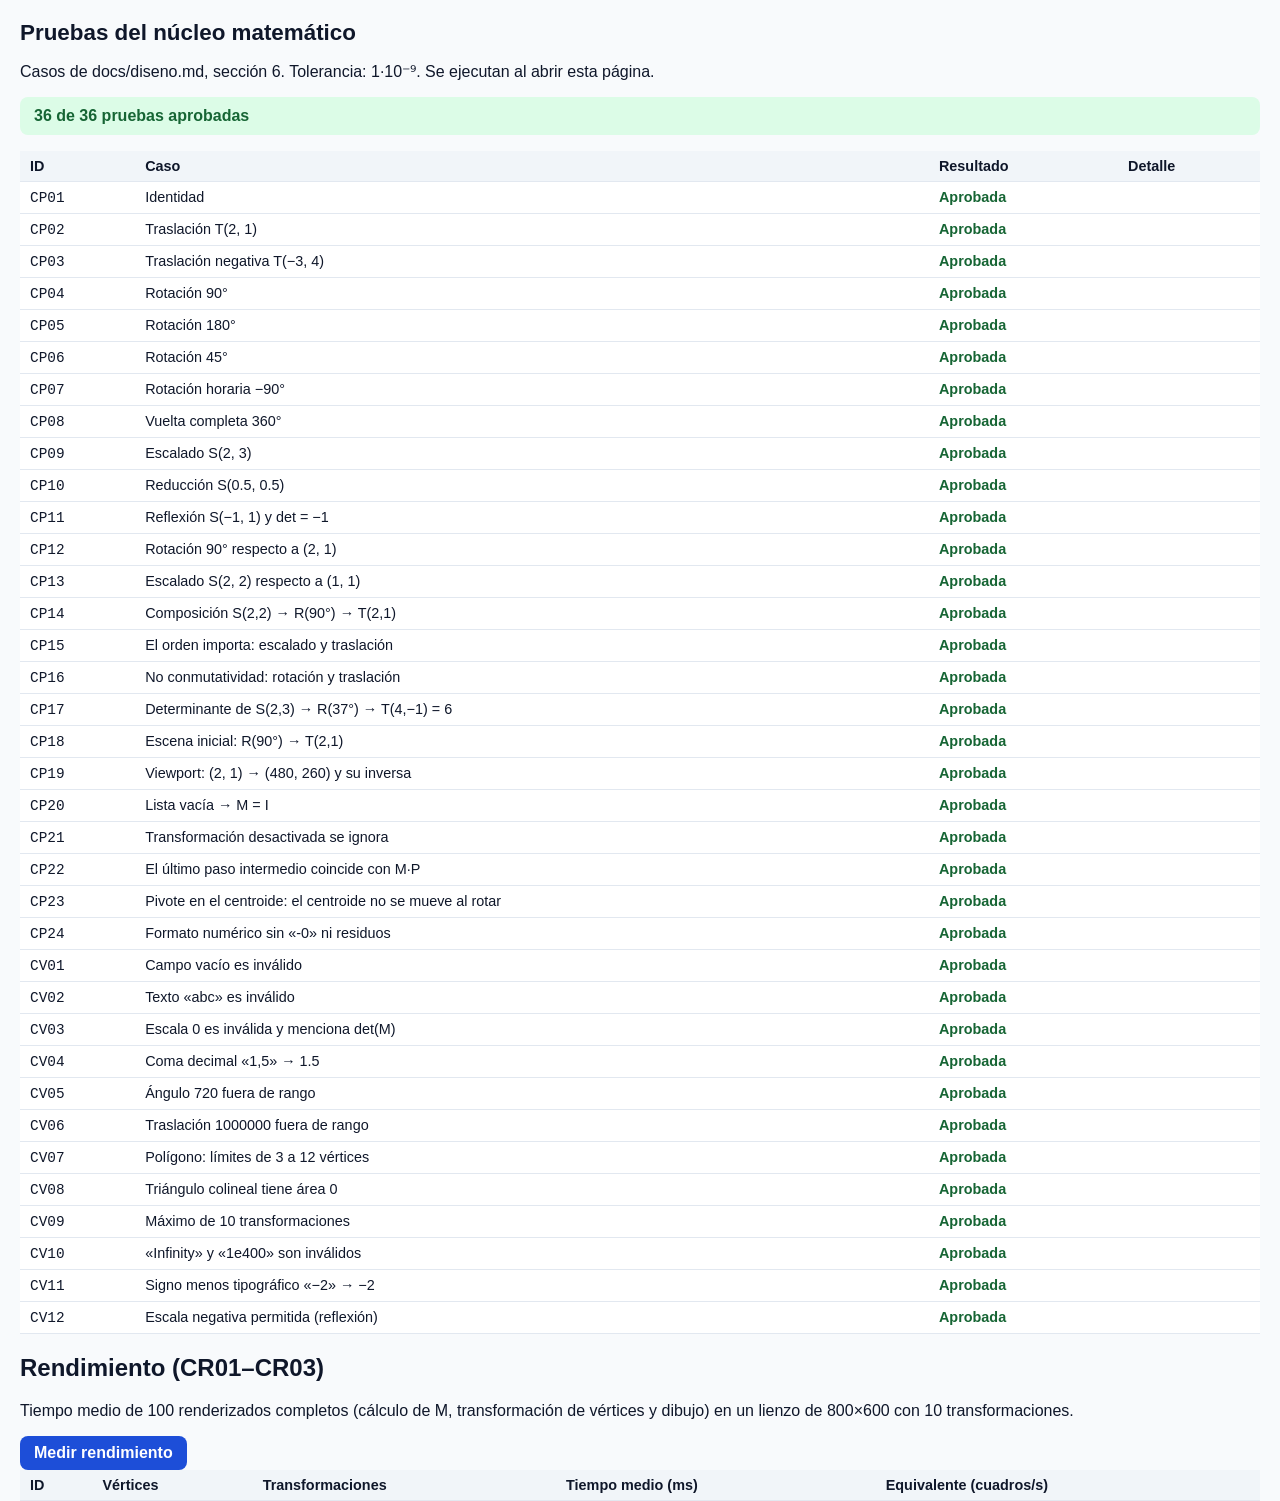
==== tests/test-runner.html @ 8fa2acc0 "feat: laboratorio interactivo de geometría 2D con matrices homogéneas Primera versión funcional del " ====
<!doctype html>
<html lang="es">
<head>
  <meta charset="utf-8">
  <meta name="viewport" content="width=device-width, initial-scale=1">
  <title>Pruebas · Geometría 2D</title>
  <style>
    body { margin: 0; padding: 20px; font-family: "Segoe UI", Arial, sans-serif; color: #0f172a; background: #f8fafc; }
    h1 { margin: 0 0 6px; font-size: 1.4rem; }
    .summary { margin: 0 0 16px; padding: 10px 14px; border-radius: 8px; font-weight: 700; }
    .pass { background: #dcfce7; color: #166534; }
    .fail { background: #fee2e2; color: #991b1b; }
    .table-wrap { overflow-x: auto; }
    table { border-collapse: collapse; width: 100%; background: #fff; font-size: .9rem; }
    th, td { padding: 7px 10px; border-bottom: 1px solid #e2e8f0; text-align: left; vertical-align: top; }
    th { background: #f1f5f9; }
    .ok { color: #166534; font-weight: 700; }
    .ko { color: #991b1b; font-weight: 700; }
    code { font-family: Consolas, monospace; }
    button { padding: 8px 14px; border: 0; border-radius: 8px; background: #1d4ed8; color: #fff; font: inherit; font-weight: 600; cursor: pointer; }
    canvas { display: none; }
  </style>
</head>
<body>
  <h1>Pruebas del núcleo matemático</h1>
  <p>Casos de docs/diseno.md, sección 6. Tolerancia: 1·10⁻⁹. Se ejecutan al abrir esta página.</p>
  <p id="summary" class="summary"></p>
  <div class="table-wrap">
    <table>
      <thead><tr><th>ID</th><th>Caso</th><th>Resultado</th><th>Detalle</th></tr></thead>
      <tbody id="results"></tbody>
    </table>
  </div>

  <h2>Rendimiento (CR01–CR03)</h2>
  <p>Tiempo medio de 100 renderizados completos (cálculo de M, transformación de vértices y dibujo) en un lienzo de 800×600 con 10 transformaciones.</p>
  <button type="button" id="benchBtn">Medir rendimiento</button>
  <div class="table-wrap">
    <table>
      <thead><tr><th>ID</th><th>Vértices</th><th>Transformaciones</th><th>Tiempo medio (ms)</th><th>Equivalente (cuadros/s)</th></tr></thead>
      <tbody id="bench"></tbody>
    </table>
  </div>
  <p id="env"></p>
  <canvas id="benchCanvas"></canvas>

  <!-- Mismos archivos que usa la aplicación: la lógica no depende de la interfaz. -->
  <script src="../src/js/math/matrix.js"></script>
  <script src="../src/js/math/transforms.js"></script>
  <script src="../src/js/scene/shapes.js"></script>
  <script src="../src/js/scene/state.js"></script>
  <script src="../src/js/ui/validation.js"></script>
  <script src="../src/js/render/renderer.js"></script>
  <script src="math.test.js"></script>
  <script>
    (function () {
      const results = Geo.TestResults;
      const passed = results.filter(function (r) { return r.ok; }).length;
      const summary = document.getElementById('summary');
      summary.textContent = passed + ' de ' + results.length + ' pruebas aprobadas';
      summary.className = 'summary ' + (passed === results.length ? 'pass' : 'fail');
      document.getElementById('results').innerHTML = results.map(function (r) {
        return '<tr><td><code>' + r.id + '</code></td><td>' + r.name + '</td><td class="' + (r.ok ? 'ok">Aprobada' : 'ko">Falló') +
          '</td><td>' + (r.error ? r.error.replace(/</g, '&lt;') : '') + '</td></tr>';
      }).join('');

      // ---------------------------------------------------------- Rendimiento
      function bench(nVertices) {
        const canvas = document.getElementById('benchCanvas');
        const renderer = Geo.Renderer.create(canvas);
        renderer.resize(800, 600, 1);
        const vertices = Geo.Shapes.regularPolygon(nVertices, 4);
        const transforms = [];
        for (let i = 0; i < 10; i++) {
          const type = ['T', 'R', 'S'][i % 3];
          transforms.push(Geo.State.makeTransform(type, type === 'T' ? { tx: 0.3, ty: -0.2 } : type === 'R' ? { angle: 12 } : { sx: 1.05, sy: 0.97 }));
        }
        const view = { zoom: 40, center: { x: 0, y: 0 }, showOriginal: true, showSteps: true, compare: true };
        const runs = 100;
        const t0 = performance.now();
        for (let r = 0; r < runs; r++) {
          const c = Geo.Shapes.centroid(vertices);
          const comp = Geo.Transforms.compose(transforms, c);
          const result = Geo.Matrix.applyToPoints(comp.matrix, vertices);
          const steps = comp.steps.slice(0, -1).map(function (s) { return Geo.Matrix.applyToPoints(s.cumulative, vertices); });
          const compare = Geo.Matrix.applyToPoints(Geo.Transforms.composeReversed(transforms, c).matrix, vertices);
          renderer.draw({ view: view, closed: true, original: vertices, result: result, steps: steps, compare: compare, pivots: [] });
        }
        return (performance.now() - t0) / runs;
      }

      document.getElementById('benchBtn').addEventListener('click', function () {
        const rows = [['CR01', 3], ['CR02', 12], ['CR03', 100]].map(function (c) {
          const ms = bench(c[1]);
          return '<tr><td><code>' + c[0] + '</code></td><td>' + c[1] + '</td><td>10</td><td>' + ms.toFixed(3) + '</td><td>' + Math.round(1000 / ms) + '</td></tr>';
        });
        document.getElementById('bench').innerHTML = rows.join('');
        document.getElementById('env').textContent = 'Navegador: ' + navigator.userAgent;
      });
    })();
  </script>
</body>
</html>
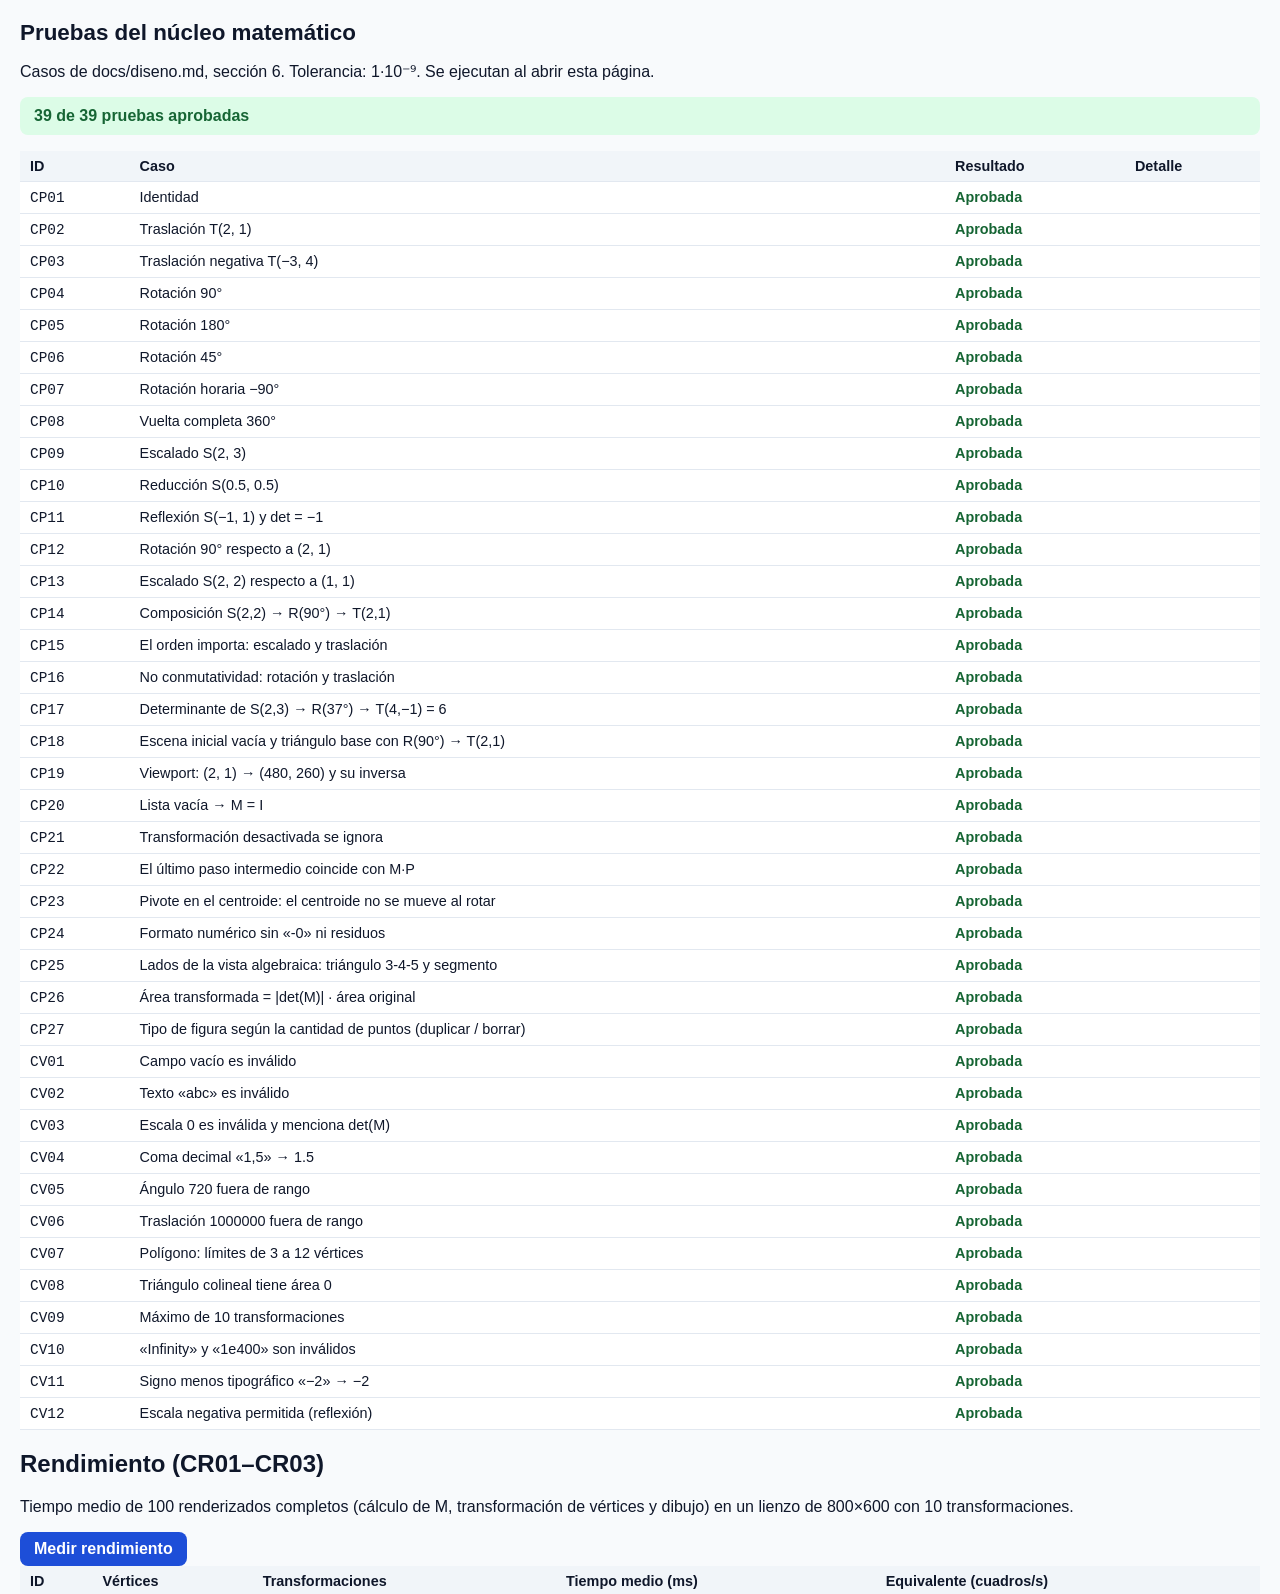
==== commit a888ec68: "feat: inicio vacío, lista de puntos estilo GeoGebra, exportación y revisión final - El programa empi" ====
--- a/tests/test-runner.html
+++ b/tests/test-runner.html
@@ -3,7 +3,7 @@
 <head>
   <meta charset="utf-8">
   <meta name="viewport" content="width=device-width, initial-scale=1">
-  <title>Pruebas · Geometría 2D</title>
+  <title>Pruebas · GeoMatriz 2D</title>
   <style>
     body { margin: 0; padding: 20px; font-family: "Segoe UI", Arial, sans-serif; color: #0f172a; background: #f8fafc; }
     h1 { margin: 0 0 6px; font-size: 1.4rem; }
@@ -84,7 +84,7 @@
           const result = Geo.Matrix.applyToPoints(comp.matrix, vertices);
           const steps = comp.steps.slice(0, -1).map(function (s) { return Geo.Matrix.applyToPoints(s.cumulative, vertices); });
           const compare = Geo.Matrix.applyToPoints(Geo.Transforms.composeReversed(transforms, c).matrix, vertices);
-          renderer.draw({ view: view, closed: true, original: vertices, result: result, steps: steps, compare: compare, pivots: [] });
+          renderer.draw({ view: view, closed: true, original: vertices, result: result, steps: steps, compare: compare, pivots: [], showResult: true });
         }
         return (performance.now() - t0) / runs;
       }
